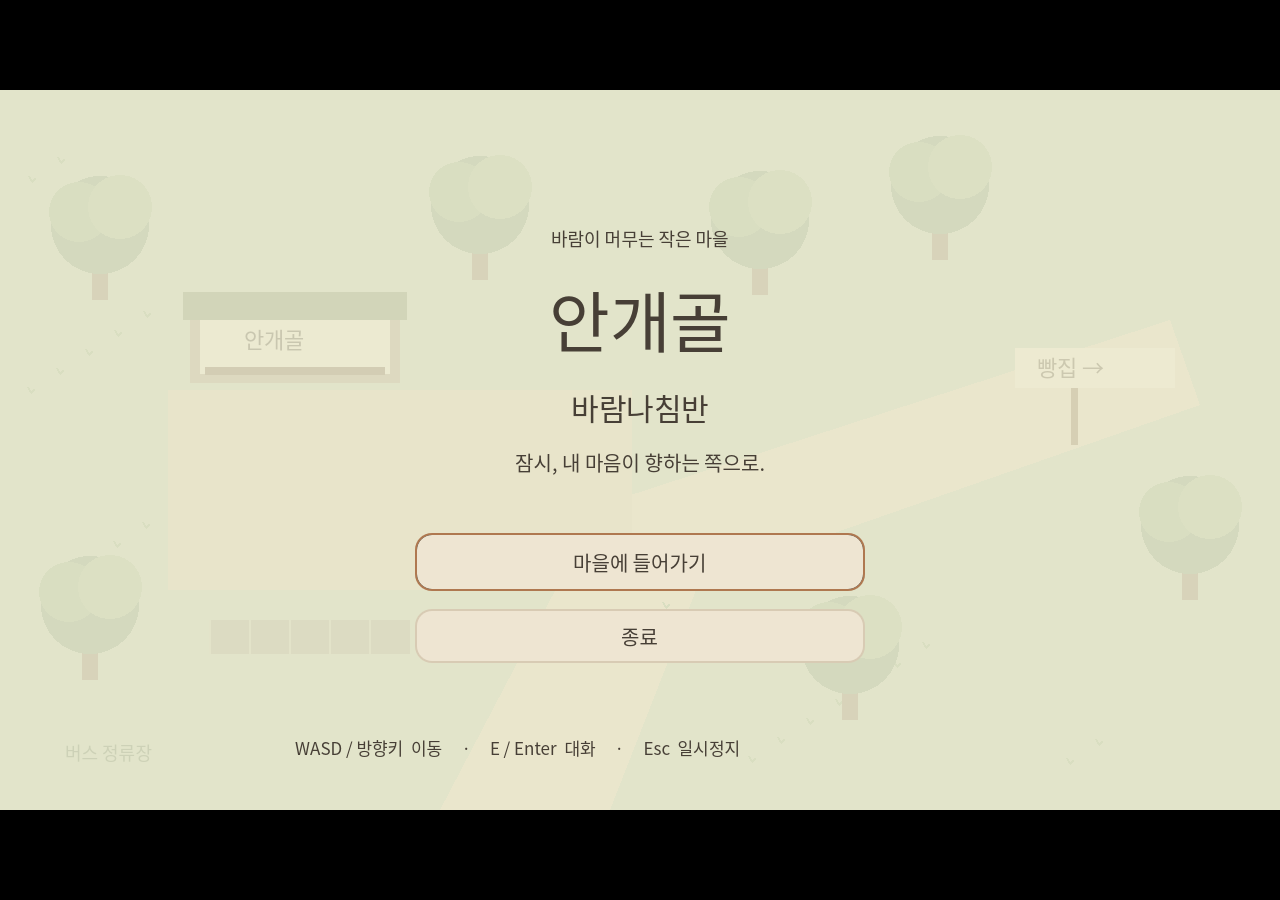
==== index.html @ 308f9a21 "Publish playable Godot P0 demo for GitHub Pages" ====
<!DOCTYPE html>
<html lang="en">
	<head>
		<meta charset="utf-8">
		<meta name="viewport" content="width=device-width, user-scalable=no, initial-scale=1.0">
		<title>안개골: 바람나침반</title>
		<style>
html, body, #canvas {
	margin: 0;
	padding: 0;
	border: 0;
}

body {
	color: white;
	background-color: black;
	overflow: hidden;
	touch-action: none;
}

#canvas {
	display: block;
}

#canvas:focus {
	outline: none;
}

#status, #status-splash, #status-progress {
	position: absolute;
	left: 0;
	right: 0;
}

#status, #status-splash {
	top: 0;
	bottom: 0;
}

#status {
	background-color: #242424;
	display: flex;
	flex-direction: column;
	justify-content: center;
	align-items: center;
	visibility: hidden;
}

#status-splash {
	max-height: 100%;
	max-width: 100%;
	margin: auto;
}

#status-splash.show-image--false {
	display: none;
}

#status-splash.fullsize--true {
	height: 100%;
	width: 100%;
	object-fit: contain;
}

#status-splash.use-filter--false {
	image-rendering: pixelated;
}

#status-progress, #status-notice {
	display: none;
}

#status-progress {
	bottom: 10%;
	width: 50%;
	margin: 0 auto;
}

#status-notice {
	background-color: #5b3943;
	border-radius: 0.5rem;
	border: 1px solid #9b3943;
	color: #e0e0e0;
	font-family: 'Noto Sans', 'Droid Sans', Arial, sans-serif;
	line-height: 1.3;
	margin: 0 2rem;
	overflow: hidden;
	padding: 1rem;
	text-align: center;
	z-index: 1;
}
		</style>
		<link id="-gd-engine-icon" rel="icon" type="image/png" href="index.icon.png" />
<link rel="apple-touch-icon" href="index.apple-touch-icon.png"/>

	</head>
	<body>
		<canvas id="canvas">
			Your browser does not support the canvas tag.
		</canvas>

		<noscript>
			Your browser does not support JavaScript.
		</noscript>

		<div id="status">
			<img id="status-splash" class="show-image--true fullsize--true use-filter--true" src="index.png" alt="">
			<progress id="status-progress"></progress>
			<div id="status-notice"></div>
		</div>

		<script src="index.js"></script>
		<script>
const GODOT_CONFIG = {"args":[],"canvasResizePolicy":2,"emscriptenPoolSize":8,"ensureCrossOriginIsolationHeaders":true,"executable":"index","experimentalVK":false,"fileSizes":{"index.pck":14472532,"index.wasm":37700666},"focusCanvas":true,"gdextensionLibs":[],"godotPoolSize":4};
const GODOT_THREADS_ENABLED = false;
const engine = new Engine(GODOT_CONFIG);

(function () {
	const statusOverlay = document.getElementById('status');
	const statusProgress = document.getElementById('status-progress');
	const statusNotice = document.getElementById('status-notice');

	let initializing = true;
	let statusMode = '';

	function setStatusMode(mode) {
		if (statusMode === mode || !initializing) {
			return;
		}
		if (mode === 'hidden') {
			statusOverlay.remove();
			initializing = false;
			return;
		}
		statusOverlay.style.visibility = 'visible';
		statusProgress.style.display = mode === 'progress' ? 'block' : 'none';
		statusNotice.style.display = mode === 'notice' ? 'block' : 'none';
		statusMode = mode;
	}

	function setStatusNotice(text) {
		while (statusNotice.lastChild) {
			statusNotice.removeChild(statusNotice.lastChild);
		}
		const lines = text.split('\n');
		lines.forEach((line) => {
			statusNotice.appendChild(document.createTextNode(line));
			statusNotice.appendChild(document.createElement('br'));
		});
	}

	function displayFailureNotice(err) {
		console.error(err);
		if (err instanceof Error) {
			setStatusNotice(err.message);
		} else if (typeof err === 'string') {
			setStatusNotice(err);
		} else {
			setStatusNotice('An unknown error occurred.');
		}
		setStatusMode('notice');
		initializing = false;
	}

	const missing = Engine.getMissingFeatures({
		threads: GODOT_THREADS_ENABLED,
	});

	if (missing.length !== 0) {
		if (GODOT_CONFIG['serviceWorker'] && GODOT_CONFIG['ensureCrossOriginIsolationHeaders'] && 'serviceWorker' in navigator) {
			let serviceWorkerRegistrationPromise;
			try {
				serviceWorkerRegistrationPromise = navigator.serviceWorker.getRegistration();
			} catch (err) {
				serviceWorkerRegistrationPromise = Promise.reject(new Error('Service worker registration failed.'));
			}
			// There's a chance that installing the service worker would fix the issue
			Promise.race([
				serviceWorkerRegistrationPromise.then((registration) => {
					if (registration != null) {
						return Promise.reject(new Error('Service worker already exists.'));
					}
					return registration;
				}).then(() => engine.installServiceWorker()),
				// For some reason, `getRegistration()` can stall
				new Promise((resolve) => {
					setTimeout(() => resolve(), 2000);
				}),
			]).then(() => {
				// Reload if there was no error.
				window.location.reload();
			}).catch((err) => {
				console.error('Error while registering service worker:', err);
			});
		} else {
			// Display the message as usual
			const missingMsg = 'Error\nThe following features required to run Godot projects on the Web are missing:\n';
			displayFailureNotice(missingMsg + missing.join('\n'));
		}
	} else {
		setStatusMode('progress');
		engine.startGame({
			'onProgress': function (current, total) {
				if (current > 0 && total > 0) {
					statusProgress.value = current;
					statusProgress.max = total;
				} else {
					statusProgress.removeAttribute('value');
					statusProgress.removeAttribute('max');
				}
			},
		}).then(() => {
			setStatusMode('hidden');
		}, displayFailureNotice);
	}
}());
		</script>
	</body>
</html>
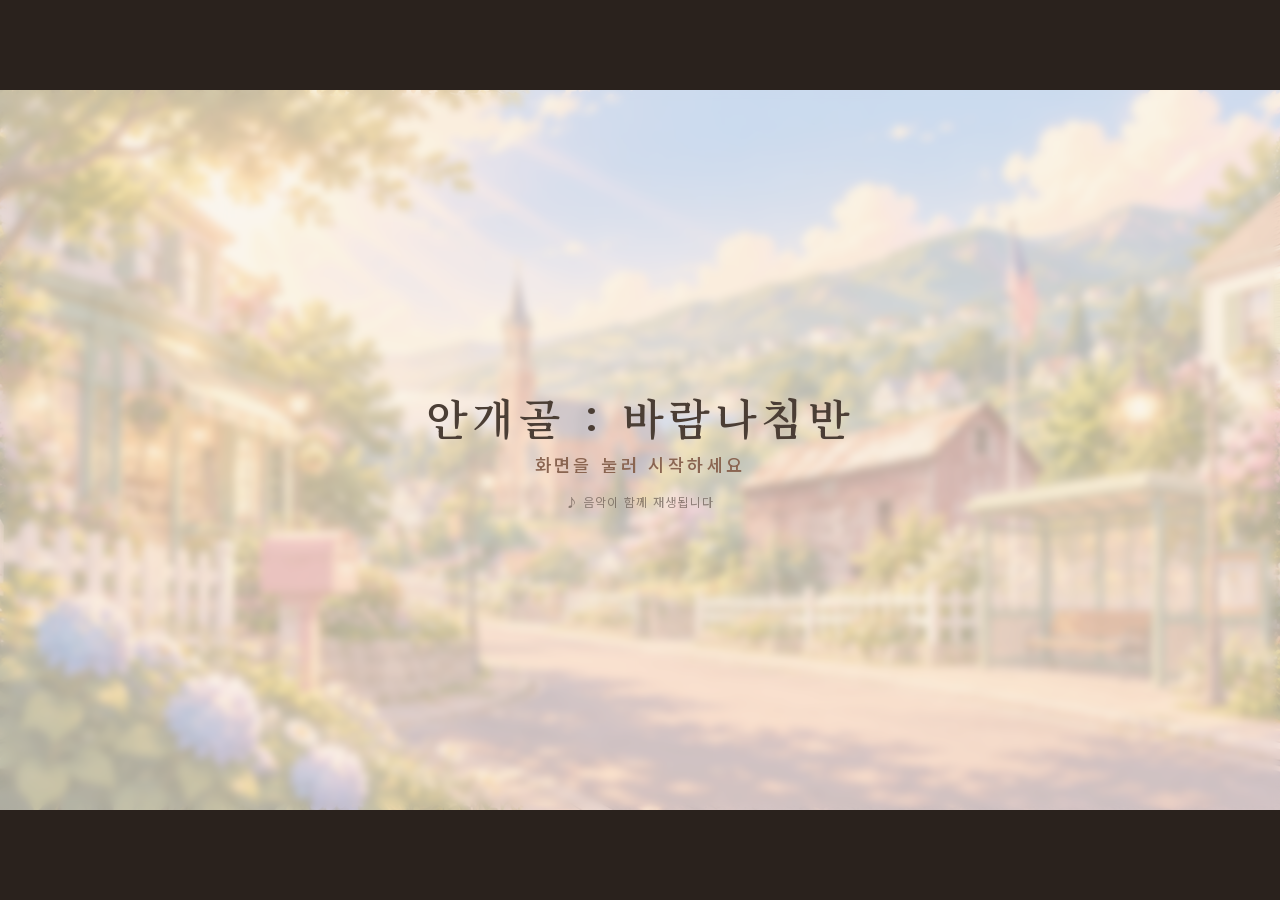
==== commit 1cc9c821: "Replace Godot demo with the concept preview at the site root The site root now serves the story-free" ====
--- a/index.html
+++ b/index.html
@@ -1,220 +1,113 @@
-<!DOCTYPE html>
-<html lang="en">
-	<head>
-		<meta charset="utf-8">
-		<meta name="viewport" content="width=device-width, user-scalable=no, initial-scale=1.0">
-		<title>안개골: 바람나침반</title>
-		<style>
-html, body, #canvas {
-	margin: 0;
-	padding: 0;
-	border: 0;
-}
+<!doctype html>
+<html lang="ko">
+<head>
+<meta charset="utf-8">
+<meta name="viewport" content="width=device-width, initial-scale=1">
+<title>안개골: 바람나침반 · 컨셉 프리뷰</title>
+<link rel="stylesheet" href="src/styles.css">
+<link rel="stylesheet" href="src/concept.css">
+</head>
+<body>
+<div id="frame">
+  <div id="stage" tabindex="-1">
 
-body {
-	color: white;
-	background-color: black;
-	overflow: hidden;
-	touch-action: none;
-}
+    <!-- ===== START GATE (browsers only allow audio after a click) ===== -->
+    <section id="gate" class="screen">
+      <div class="bg" style="background-image:url(assets/backgrounds/bg_village_day.png)"></div>
+      <div class="gate-wash"></div>
+      <button class="gate-btn" id="gateBtn">
+        <span class="gate-title">안개골 : 바람나침반</span>
+        <span class="gate-sub">화면을 눌러 시작하세요</span>
+        <span class="gate-note">♪ 음악이 함께 재생됩니다</span>
+      </button>
+    </section>
 
-#canvas {
-	display: block;
-}
+    <!-- ===== TITLE ===== -->
+    <section id="title" class="screen hidden">
+      <div class="bg kenburns" style="background-image:url(assets/backgrounds/bg_village_day.png)"></div>
+      <div class="title-wash"></div>
+      <svg class="compass-mark" viewBox="0 0 120 120" aria-hidden="true">
+        <circle cx="60" cy="60" r="54" fill="none" stroke="currentColor" stroke-width="1.2" opacity=".55"/>
+        <circle cx="60" cy="60" r="46" fill="none" stroke="currentColor" stroke-width=".8" opacity=".35"/>
+        <g class="needle">
+          <path d="M60 18 L66 60 L60 66 L54 60 Z" fill="currentColor"/>
+          <path d="M60 102 L66 60 L60 54 L54 60 Z" fill="currentColor" opacity=".35"/>
+        </g>
+        <circle cx="60" cy="60" r="3" fill="currentColor"/>
+      </svg>
+      <div class="title-block">
+        <p class="eyebrow">Concept Preview</p>
+        <h1 class="logo">
+          <span class="logo-main">안개골</span>
+          <span class="logo-sub"><i></i>바람나침반<i></i></span>
+        </h1>
+        <nav class="title-menu" aria-label="타이틀 메뉴">
+          <button data-act="places">장소 둘러보기</button>
+          <button data-act="cast">인물 소개</button>
+          <button data-act="settings">설정</button>
+        </nav>
+      </div>
+      <footer class="title-foot">
+        <span>배경 9 · 인물 5 · 스토리 미포함 프리뷰</span>
+        <span class="keys"><kbd>↑</kbd><kbd>↓</kbd> 이동 &nbsp; <kbd>Enter</kbd> 선택</span>
+      </footer>
+    </section>
 
-#canvas:focus {
-	outline: none;
-}
+    <!-- ===== PLACES ===== -->
+    <section id="places" class="screen hidden">
+      <div class="bg-layer"><div class="bg" id="bgA"></div><div class="bg" id="bgB"></div></div>
+      <div class="chars" id="chars"></div>
+      <div class="ui" id="placeUi">
+        <nav class="chrome" aria-label="메뉴">
+          <button data-act="hide" title="UI 숨기기 (H)">숨기기</button>
+          <button data-act="home" title="타이틀 (Esc)">타이틀</button>
+        </nav>
+        <button class="arrow arrow-l" data-act="prev" aria-label="이전 장소">‹</button>
+        <button class="arrow arrow-r" data-act="next" aria-label="다음 장소">›</button>
+        <div class="plate" id="plate">
+          <span class="plate-no" id="plateNo"></span>
+          <div class="plate-main">
+            <span class="plate-time" id="plateTime"></span>
+            <span class="plate-name" id="plateName"></span>
+          </div>
+          <div class="plate-cast" id="plateCast"></div>
+        </div>
+        <div class="dots" id="dots"></div>
+      </div>
+      <div class="hint hidden" id="hideHint">H 또는 클릭으로 UI 다시 보기</div>
+    </section>
 
-#status, #status-splash, #status-progress {
-	position: absolute;
-	left: 0;
-	right: 0;
-}
+    <!-- ===== CAST ===== -->
+    <section id="cast" class="screen hidden">
+      <div class="bg cast-bg" id="castBg"></div>
+      <div class="cast-veil"></div>
+      <div class="cast-figure" id="castFigure"></div>
+      <div class="cast-card">
+        <span class="cast-en" id="castEn"></span>
+        <h2 class="cast-name" id="castName"></h2>
+        <span class="cast-role" id="castRole"></span>
+        <div class="cast-poses" id="castPoses"></div>
+      </div>
+      <nav class="cast-tabs" id="castTabs"></nav>
+      <nav class="chrome" aria-label="메뉴"><button data-act="home" title="타이틀 (Esc)">타이틀</button></nav>
+    </section>
 
-#status, #status-splash {
-	top: 0;
-	bottom: 0;
-}
+    <!-- ===== SETTINGS ===== -->
+    <section class="overlay hidden" id="setOverlay" aria-label="설정">
+      <div class="sheet narrow">
+        <header><h2>설정</h2><button class="x" data-close>닫기</button></header>
+        <div class="rows">
+          <label class="row"><span>배경음</span><input type="range" id="optBgm" min="0" max="100" step="5"><output id="optBgmOut"></output></label>
+          <div class="row"><span>화면</span><button class="pill" id="optFull">전체 화면 전환</button></div>
+        </div>
+      </div>
+    </section>
 
-#status {
-	background-color: #242424;
-	display: flex;
-	flex-direction: column;
-	justify-content: center;
-	align-items: center;
-	visibility: hidden;
-}
-
-#status-splash {
-	max-height: 100%;
-	max-width: 100%;
-	margin: auto;
-}
-
-#status-splash.show-image--false {
-	display: none;
-}
-
-#status-splash.fullsize--true {
-	height: 100%;
-	width: 100%;
-	object-fit: contain;
-}
-
-#status-splash.use-filter--false {
-	image-rendering: pixelated;
-}
-
-#status-progress, #status-notice {
-	display: none;
-}
-
-#status-progress {
-	bottom: 10%;
-	width: 50%;
-	margin: 0 auto;
-}
-
-#status-notice {
-	background-color: #5b3943;
-	border-radius: 0.5rem;
-	border: 1px solid #9b3943;
-	color: #e0e0e0;
-	font-family: 'Noto Sans', 'Droid Sans', Arial, sans-serif;
-	line-height: 1.3;
-	margin: 0 2rem;
-	overflow: hidden;
-	padding: 1rem;
-	text-align: center;
-	z-index: 1;
-}
-		</style>
-		<link id="-gd-engine-icon" rel="icon" type="image/png" href="index.icon.png" />
-<link rel="apple-touch-icon" href="index.apple-touch-icon.png"/>
-
-	</head>
-	<body>
-		<canvas id="canvas">
-			Your browser does not support the canvas tag.
-		</canvas>
-
-		<noscript>
-			Your browser does not support JavaScript.
-		</noscript>
-
-		<div id="status">
-			<img id="status-splash" class="show-image--true fullsize--true use-filter--true" src="index.png" alt="">
-			<progress id="status-progress"></progress>
-			<div id="status-notice"></div>
-		</div>
-
-		<script src="index.js"></script>
-		<script>
-const GODOT_CONFIG = {"args":[],"canvasResizePolicy":2,"emscriptenPoolSize":8,"ensureCrossOriginIsolationHeaders":true,"executable":"index","experimentalVK":false,"fileSizes":{"index.pck":14472532,"index.wasm":37700666},"focusCanvas":true,"gdextensionLibs":[],"godotPoolSize":4};
-const GODOT_THREADS_ENABLED = false;
-const engine = new Engine(GODOT_CONFIG);
-
-(function () {
-	const statusOverlay = document.getElementById('status');
-	const statusProgress = document.getElementById('status-progress');
-	const statusNotice = document.getElementById('status-notice');
-
-	let initializing = true;
-	let statusMode = '';
-
-	function setStatusMode(mode) {
-		if (statusMode === mode || !initializing) {
-			return;
-		}
-		if (mode === 'hidden') {
-			statusOverlay.remove();
-			initializing = false;
-			return;
-		}
-		statusOverlay.style.visibility = 'visible';
-		statusProgress.style.display = mode === 'progress' ? 'block' : 'none';
-		statusNotice.style.display = mode === 'notice' ? 'block' : 'none';
-		statusMode = mode;
-	}
-
-	function setStatusNotice(text) {
-		while (statusNotice.lastChild) {
-			statusNotice.removeChild(statusNotice.lastChild);
-		}
-		const lines = text.split('\n');
-		lines.forEach((line) => {
-			statusNotice.appendChild(document.createTextNode(line));
-			statusNotice.appendChild(document.createElement('br'));
-		});
-	}
-
-	function displayFailureNotice(err) {
-		console.error(err);
-		if (err instanceof Error) {
-			setStatusNotice(err.message);
-		} else if (typeof err === 'string') {
-			setStatusNotice(err);
-		} else {
-			setStatusNotice('An unknown error occurred.');
-		}
-		setStatusMode('notice');
-		initializing = false;
-	}
-
-	const missing = Engine.getMissingFeatures({
-		threads: GODOT_THREADS_ENABLED,
-	});
-
-	if (missing.length !== 0) {
-		if (GODOT_CONFIG['serviceWorker'] && GODOT_CONFIG['ensureCrossOriginIsolationHeaders'] && 'serviceWorker' in navigator) {
-			let serviceWorkerRegistrationPromise;
-			try {
-				serviceWorkerRegistrationPromise = navigator.serviceWorker.getRegistration();
-			} catch (err) {
-				serviceWorkerRegistrationPromise = Promise.reject(new Error('Service worker registration failed.'));
-			}
-			// There's a chance that installing the service worker would fix the issue
-			Promise.race([
-				serviceWorkerRegistrationPromise.then((registration) => {
-					if (registration != null) {
-						return Promise.reject(new Error('Service worker already exists.'));
-					}
-					return registration;
-				}).then(() => engine.installServiceWorker()),
-				// For some reason, `getRegistration()` can stall
-				new Promise((resolve) => {
-					setTimeout(() => resolve(), 2000);
-				}),
-			]).then(() => {
-				// Reload if there was no error.
-				window.location.reload();
-			}).catch((err) => {
-				console.error('Error while registering service worker:', err);
-			});
-		} else {
-			// Display the message as usual
-			const missingMsg = 'Error\nThe following features required to run Godot projects on the Web are missing:\n';
-			displayFailureNotice(missingMsg + missing.join('\n'));
-		}
-	} else {
-		setStatusMode('progress');
-		engine.startGame({
-			'onProgress': function (current, total) {
-				if (current > 0 && total > 0) {
-					statusProgress.value = current;
-					statusProgress.max = total;
-				} else {
-					statusProgress.removeAttribute('value');
-					statusProgress.removeAttribute('max');
-				}
-			},
-		}).then(() => {
-			setStatusMode('hidden');
-		}, displayFailureNotice);
-	}
-}());
-		</script>
-	</body>
+    <button class="sound" id="soundBtn" aria-label="음악 켜기/끄기" title="음악 (M)"></button>
+    <div class="fader" id="fader"></div>
+  </div>
+</div>
+<audio id="bgm" src="assets/audio/bgm_title.mp3" loop preload="auto"></audio>
+<script type="module" src="src/concept.js"></script>
+</body>
 </html>
-
--- a/src/styles.css
+++ b/src/styles.css
@@ -0,0 +1,347 @@
+/* 안개골: 바람나침반 — visual layer. Reference canvas 1920×1080, scaled to fit. */
+@font-face { font-family: "Noto Sans KR"; src: url(../assets/fonts/NotoSansKR-VF.ttf) format("truetype"); font-weight: 100 900; font-display: block; }
+@font-face { font-family: "Noto Serif KR"; src: url(../assets/fonts/NotoSerifKR-VF.ttf) format("truetype"); font-weight: 200 900; font-display: block; }
+
+:root {
+  --cream: #F8F0E4;
+  --paper: #EEE1D0;
+  --caramel: #A27C65;
+  --caramel-deep: #8A6551;
+  --olive: #929C77;
+  --sky: #91BCEB;
+  --peach: #F1C6AE;
+  --ink: #55483F;
+  --ink-soft: #6E5D51;
+  --line: rgba(162, 124, 101, .26);
+  --shadow: 0 14px 40px rgba(85, 72, 63, .16), 0 2px 6px rgba(85, 72, 63, .08);
+  --sans: "Noto Sans KR", "Malgun Gothic", sans-serif;
+  --serif: "Noto Serif KR", "Batang", serif;
+  --ease: cubic-bezier(.22, .61, .36, 1);
+}
+
+* { box-sizing: border-box; }
+html, body { margin: 0; height: 100%; background: #2a221d; overflow: hidden; }
+body { font-family: var(--sans); color: var(--ink); -webkit-font-smoothing: antialiased; }
+button { font: inherit; color: inherit; background: none; border: 0; cursor: pointer; }
+.hidden { display: none !important; }
+
+/* the stage keeps its 1920×1080 layout box even when scaled, so centre it explicitly
+   (grid centring pushed the oversized box right/down and clipped it on smaller windows) */
+#frame { position: fixed; inset: 0; overflow: hidden; }
+#stage { position: absolute; left: 50%; top: 50%; width: 1920px; height: 1080px; overflow: hidden; transform-origin: center; transform: translate(-50%, -50%); outline: none; background: var(--paper); }
+.screen { position: absolute; inset: 0; }
+.bg { position: absolute; inset: 0; background: center / cover no-repeat; }
+
+/* ---------- TITLE ---------- */
+#title .kenburns { animation: drift 38s ease-in-out infinite alternate; transform-origin: 62% 40%; }
+@keyframes drift { from { transform: scale(1.02); } to { transform: scale(1.075) translateX(-14px); } }
+.title-wash {
+  position: absolute; inset: 0;
+  background:
+    linear-gradient(90deg, rgba(248,240,228,.90) 0%, rgba(248,240,228,.74) 24%, rgba(248,240,228,.30) 42%, rgba(248,240,228,0) 58%),
+    linear-gradient(0deg, rgba(85,72,63,.16) 0%, rgba(85,72,63,0) 22%);
+}
+.title-block { position: absolute; left: 168px; top: 236px; width: 620px; }
+.eyebrow { margin: 0 0 22px 4px; font: 500 17px/1 var(--sans); letter-spacing: .42em; text-transform: uppercase; color: var(--caramel); }
+.logo { margin: 0; display: flex; flex-direction: column; }
+.logo-main {
+  font: 600 136px/1.02 var(--serif); letter-spacing: .06em; color: #4B3E35;
+  text-shadow: 0 2px 0 rgba(248,240,228,.6), 0 10px 30px rgba(248,240,228,.8);
+}
+.logo-sub {
+  display: flex; align-items: center; gap: 22px; margin-top: 18px;
+  font: 500 38px/1 var(--serif); letter-spacing: .32em; color: var(--caramel-deep); padding-left: 6px;
+}
+.logo-sub i { display: block; height: 1px; width: 56px; background: linear-gradient(90deg, transparent, var(--caramel)); }
+.logo-sub i:last-child { background: linear-gradient(90deg, var(--caramel), transparent); margin-left: -12px; }
+
+.title-menu { margin-top: 92px; display: flex; flex-direction: column; gap: 6px; width: 340px; }
+.title-menu button {
+  position: relative; text-align: left; padding: 14px 0 14px 34px;
+  font: 500 31px/1.2 var(--sans); letter-spacing: .08em; color: var(--ink);
+  transition: color .25s var(--ease), padding .3s var(--ease);
+}
+.title-menu button::before {
+  content: ""; position: absolute; left: 6px; top: 50%; width: 9px; height: 9px; margin-top: -5px;
+  border: 1.5px solid var(--caramel); transform: rotate(45deg) scale(.6); opacity: 0;
+  transition: opacity .25s, transform .3s var(--ease), background .25s;
+}
+.title-menu button::after {
+  content: ""; position: absolute; left: 34px; bottom: 8px; height: 1px; width: 0;
+  background: var(--caramel); transition: width .35s var(--ease);
+}
+.title-menu button:hover, .title-menu button:focus-visible, .title-menu button.focus { color: #3F332B; padding-left: 40px; outline: none; }
+.title-menu button:hover::before, .title-menu button:focus-visible::before, .title-menu button.focus::before { opacity: 1; transform: rotate(45deg) scale(1); background: var(--caramel); }
+.title-menu button:hover::after, .title-menu button:focus-visible::after, .title-menu button.focus::after { width: 120px; left: 40px; }
+.title-menu button[disabled] { color: rgba(85,72,63,.38); cursor: default; }
+.title-menu button[disabled]::after { display: none; }
+
+.compass-mark { position: absolute; left: 172px; top: 140px; width: 64px; height: 64px; color: var(--caramel); }
+.compass-mark .needle { transform-origin: 60px 60px; animation: sway 7s ease-in-out infinite; }
+@keyframes sway { 0%,100% { transform: rotate(-9deg); } 50% { transform: rotate(14deg); } }
+
+.title-foot {
+  position: absolute; left: 172px; right: 72px; bottom: 50px; display: flex; justify-content: space-between;
+  font: 400 17px/1 var(--sans); letter-spacing: .06em; color: rgba(85,72,63,.68);
+}
+.title-foot .keys { color: rgba(248,240,228,.92); text-shadow: 0 1px 4px rgba(60,45,35,.45); }
+kbd {
+  font: 500 14px/1 var(--sans); padding: 4px 8px; border-radius: 6px; margin: 0 2px;
+  border: 1px solid rgba(248,240,228,.6); background: rgba(85,72,63,.22);
+}
+
+/* ---------- VN ---------- */
+.bg-layer .bg { opacity: 0; transition: opacity .6s var(--ease); }
+.bg-layer .bg.on { opacity: 1; }
+.bg.missing {
+  background: linear-gradient(160deg, #E9DCCB, #D9C8B3) !important; display: grid; place-items: center;
+}
+.bg.missing::after {
+  content: attr(data-label); font: 500 30px/1.5 var(--serif); color: rgba(85,72,63,.55);
+  border: 1px dashed rgba(85,72,63,.35); padding: 28px 48px; border-radius: 14px; white-space: pre;
+}
+
+.chars { position: absolute; inset: 0; pointer-events: none; }
+/* left/top/width/height are set from each sprite's alpha bounding box so every
+   character shares one foot baseline and real-height proportions */
+.char {
+  position: absolute;
+  transition: left .45s var(--ease), top .2s var(--ease), opacity .3s var(--ease), filter .25s var(--ease);
+  filter: drop-shadow(0 16px 24px rgba(70,50,35,.14));
+}
+.char img { position: absolute; inset: 0; display: block; width: 100%; height: 100%; }
+.char img.swap { animation: swapin .16s linear both; }
+@keyframes swapin { from { opacity: 0; } to { opacity: 1; } }
+/* listener: darkened, never see-through (opacity let the background show through the figure) */
+.char.dim { filter: brightness(.8) saturate(.82) drop-shadow(0 16px 24px rgba(70,50,35,.1)); }
+.char.enter { animation: enter .38s var(--ease) both; }
+.char.leave { opacity: 0; transform: translateY(10px); transition: opacity .3s, transform .3s; }
+@keyframes enter { from { opacity: 0; transform: translateY(16px); } to { opacity: 1; transform: none; } }
+
+/* match figures to scene light */
+.chars { transition: filter .6s var(--ease), opacity .35s var(--ease); }
+#vn[data-tod="late_afternoon"] .chars { filter: sepia(.08) saturate(1.04); }
+#vn[data-tod="evening"] .chars { filter: sepia(.12) brightness(.95) saturate(.95); }
+/* festival night is lantern-lit: warm and slightly dim rather than blue */
+#vn[data-tod="night"] .chars { filter: brightness(.86) saturate(.92) sepia(.22); }
+#vn.closeup .chars { opacity: .25; }
+
+/* time-of-day grading over photographic backgrounds */
+.tint { position: absolute; inset: 0; pointer-events: none; transition: background .8s var(--ease); }
+.tint.tod-late_afternoon { background: linear-gradient(180deg, rgba(255,170,110,.20), rgba(230,120,90,.16)); mix-blend-mode: soft-light; }
+.tint.tod-evening { background: rgba(160,110,150,.22); mix-blend-mode: multiply; }
+.tint.tod-night { background: rgba(40,40,90,.45); mix-blend-mode: multiply; }
+
+/* themed placeholder backgrounds (no image supplied yet) */
+.bg.ph { background-size: cover; }
+.bg.ph::after { content: ""; position: absolute; inset: 0; background: radial-gradient(120% 90% at 50% 40%, transparent 55%, rgba(60,40,30,.22)); }
+.ph-dusk { background: radial-gradient(60% 40% at 72% 30%, rgba(255,226,170,.85), transparent 70%), linear-gradient(180deg, #F2BE95 0%, #E7A17F 38%, #B9807A 68%, #6F5763 100%); }
+.ph-home { background: radial-gradient(55% 45% at 30% 28%, rgba(255,240,214,.9), transparent 70%), linear-gradient(170deg, #F4DFC2 0%, #DDB991 55%, #9B7556 100%); }
+.ph-bakery { background: radial-gradient(50% 40% at 70% 25%, rgba(255,247,232,.95), transparent 70%), linear-gradient(170deg, #FBE7D2 0%, #F0CBAA 50%, #C99C78 100%); }
+.ph-bridge { background: radial-gradient(60% 35% at 50% 18%, rgba(255,255,240,.7), transparent 70%), linear-gradient(180deg, #BFD9F2 0%, #DCE9D2 52%, #A9BB8E 78%, #8C9C74 100%); }
+.ph-prep { background: radial-gradient(55% 40% at 30% 30%, rgba(255,214,170,.8), transparent 70%), linear-gradient(180deg, #F5C9A2 0%, #D9A9A6 50%, #8F7B9C 100%); }
+.ph-workshop { background: radial-gradient(45% 40% at 25% 25%, rgba(255,232,190,.8), transparent 70%), linear-gradient(170deg, #EBD3AE 0%, #BE9468 55%, #725442 100%); }
+.ph-night {
+  background:
+    radial-gradient(6px 6px at 18% 22%, #FFD9A0, transparent), radial-gradient(5px 5px at 32% 16%, #FFE3B5, transparent),
+    radial-gradient(7px 7px at 51% 20%, #FFD39A, transparent), radial-gradient(5px 5px at 67% 14%, #FFE3B5, transparent),
+    radial-gradient(6px 6px at 83% 24%, #FFD9A0, transparent),
+    radial-gradient(40% 30% at 50% 78%, rgba(255,180,110,.35), transparent 70%),
+    linear-gradient(180deg, #2D2C4B 0%, #47395A 55%, #6E4C46 100%);
+}
+
+/* stage props */
+.phone {
+  /* sits to the right of a centred Pomi so her face stays visible */
+  position: absolute; left: 1210px; top: 150px; width: 560px; padding: 18px 22px 26px;
+  border-radius: 36px; background: rgba(40,34,30,.92); box-shadow: 0 30px 60px rgba(30,20,15,.35), inset 0 0 0 2px rgba(255,255,255,.06);
+  animation: rise .35s var(--ease) both;
+}
+.phone-top { display: flex; justify-content: space-between; align-items: center; color: rgba(248,240,228,.6); font: 500 15px/1 var(--sans); padding: 2px 10px 16px; }
+.phone-top .notch { width: 90px; height: 8px; border-radius: 4px; background: rgba(255,255,255,.12); }
+.phone-body { display: flex; flex-direction: column; gap: 12px; }
+.msg { max-width: 88%; padding: 14px 18px; border-radius: 18px; font: 450 22px/1.5 var(--sans); word-break: keep-all; }
+.msg.in { align-self: flex-start; background: var(--cream); color: var(--ink); border-bottom-left-radius: 6px; }
+.msg.in b { display: block; font-size: 15px; font-weight: 700; color: var(--caramel-deep); letter-spacing: .06em; margin-bottom: 4px; }
+.msg.out { align-self: flex-end; background: #E7C9A0; color: #4A3C33; border-bottom-right-radius: 6px; position: relative; }
+.msg.out i { display: block; font: 500 13px/1 var(--sans); font-style: normal; opacity: .6; text-align: right; margin-top: 6px; }
+.msg.out.draft { background: rgba(231,201,160,.35); color: rgba(248,240,228,.75); }
+.msg.out.draft span { text-decoration: line-through; text-decoration-color: rgba(248,240,228,.6); }
+@keyframes rise { from { opacity: 0; transform: translateY(18px); } to { opacity: 1; transform: none; } }
+
+.compass-view { position: absolute; inset: 0 0 300px; display: grid; place-items: center; background: radial-gradient(closest-side, rgba(40,30,24,.35), transparent); animation: fadein .4s var(--ease) both; }
+.compass-view svg { width: 400px; height: 400px; filter: drop-shadow(0 24px 40px rgba(40,25,15,.35)); }
+.compass-view .needle { transform-origin: 100px 100px; }
+.compass-view[data-mode="sway"] .needle { animation: csway 2.6s ease-in-out infinite; }
+.compass-view[data-mode="settle"] .needle { animation: csettle 3.2s var(--ease) both; }
+@keyframes csway { 0%,100% { transform: rotate(-28deg); } 50% { transform: rotate(22deg); } }
+@keyframes csettle { 0% { transform: rotate(-60deg); } 40% { transform: rotate(30deg); } 70% { transform: rotate(8deg); } 100% { transform: rotate(14deg); } }
+.still .compass-view[data-mode="settle"] .needle { transform: rotate(14deg); }
+
+.chapter {
+  position: absolute; inset: 0; display: flex; flex-direction: column; align-items: center; justify-content: center; gap: 14px;
+  background: radial-gradient(60% 40% at 50% 50%, rgba(248,240,228,.88), rgba(248,240,228,.55) 70%, rgba(248,240,228,.25));
+  animation: chapter 2s var(--ease) both; pointer-events: none;
+}
+.ch-time { font: 500 18px/1 var(--sans); letter-spacing: .3em; color: var(--olive); }
+.ch-time:empty { display: none; }
+.ch-name { font: 500 22px/1 var(--serif); letter-spacing: .24em; color: var(--caramel-deep); }
+.ch-name:empty { display: none; }
+.ch-title { font: 600 54px/1.2 var(--serif); letter-spacing: .08em; color: #4B3E35; }
+@keyframes chapter { 0% { opacity: 0; } 18%, 78% { opacity: 1; } 100% { opacity: 0; } }
+
+.end-card {
+  position: absolute; inset: 0; display: flex; flex-direction: column; align-items: center; justify-content: center; gap: 22px;
+  background: #221B17; color: var(--cream); animation: fadein 1.2s var(--ease) both; cursor: pointer;
+}
+.end-title { font: 600 64px/1.2 var(--serif); letter-spacing: .1em; }
+.end-line { font: 400 30px/1.4 var(--serif); letter-spacing: .12em; color: rgba(248,240,228,.8); }
+.end-mark { margin-top: 30px; font: 500 18px/1 var(--sans); letter-spacing: .5em; color: var(--peach); }
+.end-hint { position: absolute; bottom: 60px; font: 400 16px/1 var(--sans); letter-spacing: .1em; color: rgba(248,240,228,.45); }
+
+.hush .bg-layer, .hush .chars { filter: saturate(.6) brightness(.92); transition: filter .4s; }
+.hush .panel { opacity: .0; transition: opacity .3s; }
+.char.placeholder {
+  width: 420px; border-radius: 210px 210px 24px 24px; background: rgba(238,225,208,.55);
+  border: 1.5px dashed rgba(85,72,63,.4); display: grid; place-items: start center; padding-top: 140px;
+  font: 500 26px/1.5 var(--serif); color: rgba(85,72,63,.7); text-align: center;
+}
+
+.ui { position: absolute; inset: 0; transition: opacity .3s var(--ease); }
+.ui.off { opacity: 0; pointer-events: none; }
+.ui > * { pointer-events: auto; }
+
+.loc {
+  position: absolute; left: 72px; top: 52px; display: flex; align-items: center; gap: 14px;
+  padding: 12px 24px 12px 20px; border-radius: 999px;
+  background: rgba(248,240,228,.84); box-shadow: 0 6px 18px rgba(85,72,63,.10); border: 1px solid var(--line);
+  font: 500 20px/1 var(--serif); letter-spacing: .1em; color: var(--ink);
+  animation: fadein .8s .2s var(--ease) both;
+}
+.loc-dot { width: 8px; height: 8px; transform: rotate(45deg); background: var(--olive); }
+@keyframes fadein { from { opacity: 0; transform: translateY(-6px); } to { opacity: 1; transform: none; } }
+.temp-note {
+  position: absolute; left: 76px; top: 112px; padding: 6px 12px; border-radius: 6px;
+  font: 500 14px/1 var(--sans); letter-spacing: .04em; color: rgba(85,72,63,.78);
+  background: rgba(248,240,228,.62); border: 1px dashed rgba(162,124,101,.5);
+}
+
+.chrome {
+  position: absolute; right: 64px; top: 48px; display: flex; align-items: center; gap: 2px;
+  padding: 6px; border-radius: 14px; background: rgba(248,240,228,.78);
+  border: 1px solid var(--line); box-shadow: 0 6px 18px rgba(85,72,63,.10);
+}
+.chrome button {
+  padding: 10px 18px; border-radius: 9px; font: 500 19px/1 var(--sans); letter-spacing: .06em; color: var(--ink-soft);
+  transition: background .2s, color .2s;
+}
+.chrome button:hover, .chrome button:focus-visible { background: rgba(162,124,101,.14); color: var(--ink); outline: none; }
+.chrome button.on { background: var(--caramel); color: var(--cream); }
+.chrome .sep { width: 1px; height: 22px; background: var(--line); margin: 0 6px; }
+
+/* dialogue panel: 91% width, ~23% height */
+.panel {
+  position: absolute; left: 86px; right: 86px; bottom: 40px; height: 252px;
+  background: rgba(248,240,228,.92); border-radius: 16px;
+  border: 1px solid rgba(162,124,101,.30); box-shadow: var(--shadow);
+  backdrop-filter: blur(3px);
+  cursor: pointer;
+}
+.panel::before { /* inner hairline */
+  content: ""; position: absolute; inset: 9px; border-radius: 10px; border: 1px solid rgba(162,124,101,.16); pointer-events: none;
+}
+.tag {
+  position: absolute; left: 56px; top: -25px; min-width: 132px; padding: 12px 30px 13px;
+  border-radius: 10px; background: var(--caramel); color: var(--cream);
+  font: 700 26px/1 var(--sans); letter-spacing: .14em; text-align: center;
+  box-shadow: 0 6px 14px rgba(110,80,60,.22);
+}
+.tag:empty { display: none; }
+.text {
+  margin: 0; position: absolute; left: 76px; right: 120px; top: 54px;
+  font: 450 31px/1.66 var(--sans); letter-spacing: -.005em; color: var(--ink); word-break: keep-all;
+}
+.text .rest { color: transparent; }
+/* monologue: outlined tag + quiet rule + softer ink (not colour alone) */
+.panel.thought .tag { background: rgba(248,240,228,.96); color: var(--caramel-deep); border: 1.5px solid var(--caramel); box-shadow: none; font-weight: 600; letter-spacing: .1em; }
+.panel.thought .text { color: var(--ink-soft); padding-left: 26px; }
+.panel.thought .text::before { content: ""; position: absolute; left: 0; top: 10px; bottom: 10px; width: 3px; border-radius: 2px; background: rgba(162,124,101,.45); }
+/* 지문 (stage caption): no tag, quieter serif, centred — reads as direction, not speech */
+.panel.caption .text { left: 120px; right: 120px; text-align: center; font: 400 28px/1.7 var(--serif); color: var(--ink-soft); letter-spacing: .01em; }
+.panel.caption.prompt .text { font: 500 30px/1.6 var(--sans); color: var(--ink); }
+
+.next {
+  position: absolute; right: 64px; bottom: 44px; width: 14px; height: 14px; opacity: 0;
+  border-right: 2.5px solid var(--caramel); border-bottom: 2.5px solid var(--caramel); transform: rotate(45deg);
+}
+.next.on { opacity: 1; animation: bob 1.3s ease-in-out infinite; }
+@keyframes bob { 0%,100% { transform: translateY(-3px) rotate(45deg); } 50% { transform: translateY(3px) rotate(45deg); } }
+
+/* choices */
+.choices {
+  /* sits between the characters' faces (~y 220–400) and the dialogue panel (y 788) */
+  position: absolute; left: 0; right: 0; bottom: 318px; display: flex; flex-direction: column; align-items: center; gap: 16px;
+}
+.choice {
+  position: relative; width: 780px; padding: 20px 40px; border-radius: 14px;
+  background: rgba(248,240,228,.93); border: 1px solid rgba(162,124,101,.30); box-shadow: var(--shadow);
+  font: 500 29px/1.3 var(--sans); letter-spacing: .02em; color: var(--ink); text-align: center;
+  transition: transform .22s var(--ease), border-color .22s, background .22s, box-shadow .22s;
+  animation: fadein .35s var(--ease) both;
+}
+.choice::before {
+  content: ""; position: absolute; left: 30px; top: 50%; width: 10px; height: 10px; margin-top: -5px;
+  background: var(--caramel); transform: rotate(45deg) scale(0); transition: transform .25s var(--ease);
+}
+.choice.focus, .choice:hover {
+  background: rgba(252,247,239,.98); border-color: var(--caramel); transform: translateY(-2px);
+  box-shadow: 0 16px 36px rgba(85,72,63,.2), 0 0 0 3px rgba(162,124,101,.18); outline: none;
+}
+.choice.focus::before, .choice:hover::before { transform: rotate(45deg) scale(1); }
+.choice:nth-child(2) { animation-delay: .06s; } .choice:nth-child(3) { animation-delay: .12s; }
+
+.hint, .toast {
+  position: absolute; left: 50%; transform: translateX(-50%); padding: 12px 24px; border-radius: 999px;
+  background: rgba(60,48,40,.55); color: var(--cream); font: 500 18px/1 var(--sans); letter-spacing: .06em;
+}
+.hint { bottom: 40px; animation: hint 3.2s var(--ease) both; }
+@keyframes hint { 0% { opacity: 0; } 12%, 70% { opacity: 1; } 100% { opacity: 0; } }
+.toast { top: 128px; background: rgba(248,240,228,.94); color: var(--ink); border: 1px solid var(--line); box-shadow: var(--shadow); }
+
+/* overlays */
+.overlay { position: absolute; inset: 0; background: rgba(70,56,46,.38); display: grid; place-items: center; animation: fadein .25s var(--ease); }
+.sheet {
+  width: 1240px; max-height: 860px; display: flex; flex-direction: column;
+  background: var(--cream); border-radius: 18px; border: 1px solid var(--line); box-shadow: 0 30px 80px rgba(50,38,30,.3);
+}
+.sheet.narrow { width: 860px; }
+.sheet header { display: flex; justify-content: space-between; align-items: center; padding: 34px 48px 22px; border-bottom: 1px solid var(--line); }
+.sheet h2 { margin: 0; font: 600 34px/1 var(--serif); letter-spacing: .12em; }
+.sheet .x { font: 500 19px/1 var(--sans); padding: 10px 18px; border-radius: 9px; color: var(--ink-soft); }
+.sheet .x:hover, .sheet .x:focus-visible { background: rgba(162,124,101,.14); outline: none; }
+.log-list { overflow-y: auto; padding: 12px 48px 36px; }
+.log-item { display: grid; grid-template-columns: 170px 1fr; gap: 24px; padding: 18px 0; border-bottom: 1px dashed rgba(162,124,101,.22); font: 400 26px/1.6 var(--sans); }
+.log-item b { font-weight: 700; color: var(--caramel-deep); letter-spacing: .08em; font-size: 22px; padding-top: 3px; }
+.log-item.thought span { color: var(--ink-soft); }
+.log-item.choice-log span { color: var(--olive); }
+.rows { padding: 24px 48px; display: flex; flex-direction: column; gap: 10px; }
+.row { display: grid; grid-template-columns: 220px 1fr 80px; align-items: center; gap: 24px; padding: 14px 0; font: 500 24px/1 var(--sans); }
+.row output { text-align: right; color: var(--ink-soft); font-size: 20px; }
+input[type=range] { -webkit-appearance: none; appearance: none; height: 4px; border-radius: 2px; background: var(--paper); outline: none; }
+input[type=range]::-webkit-slider-thumb { -webkit-appearance: none; width: 22px; height: 22px; border-radius: 50%; background: var(--caramel); border: 3px solid var(--cream); box-shadow: 0 0 0 1px var(--caramel); }
+input[type=range]:focus-visible::-webkit-slider-thumb { box-shadow: 0 0 0 4px rgba(162,124,101,.35); }
+.pill { justify-self: start; padding: 12px 24px; border-radius: 999px; background: var(--caramel); color: var(--cream); font: 500 20px/1 var(--sans); }
+.pill.ghost { background: none; color: var(--caramel-deep); border: 1px solid var(--caramel); }
+.pill:focus-visible { outline: 3px solid rgba(162,124,101,.4); outline-offset: 2px; }
+.sheet-foot { padding: 8px 48px 36px; }
+
+.fader { position: absolute; inset: 0; background: var(--cream); opacity: 0; pointer-events: none; transition: opacity .55s var(--ease); }
+.fader.dark { background: #1E1814; }
+.log-item.caption span { font-family: var(--serif); color: var(--ink-soft); }
+.log-item.choice span { color: var(--olive); }
+.fader.on { opacity: 1; }
+
+/* screenshot mode: freeze motion */
+.still *, .still *::before, .still *::after { animation: none !important; transition: none !important; }
+.still .next { opacity: 1; }
+.still #title .kenburns { transform: scale(1.03); }
--- a/src/concept.css
+++ b/src/concept.css
@@ -0,0 +1,80 @@
+/* Concept preview additions on top of styles.css (same tokens, same 1920×1080 stage). */
+
+/* start gate */
+.gate-wash { position: absolute; inset: 0; background: rgba(248,240,228,.55); backdrop-filter: blur(6px); }
+.gate-btn {
+  position: absolute; inset: 0; display: flex; flex-direction: column; align-items: center; justify-content: center; gap: 22px;
+}
+.gate-title { font: 600 64px/1.2 var(--serif); letter-spacing: .12em; color: #4B3E35; }
+.gate-sub { font: 500 26px/1 var(--sans); letter-spacing: .2em; color: var(--caramel-deep); animation: pulse 2.4s ease-in-out infinite; }
+.gate-note { margin-top: 12px; font: 400 18px/1 var(--sans); letter-spacing: .08em; color: rgba(85,72,63,.6); }
+@keyframes pulse { 0%,100% { opacity: .45; } 50% { opacity: 1; } }
+
+/* sound toggle (all screens) */
+.sound {
+  position: absolute; right: 64px; bottom: 48px; width: 56px; height: 56px; border-radius: 50%;
+  background: rgba(248,240,228,.82); border: 1px solid var(--line); box-shadow: 0 6px 18px rgba(85,72,63,.12);
+  display: grid; place-items: center; z-index: 5;
+}
+.sound::before { content: "♪"; font: 600 26px/1 var(--serif); color: var(--caramel-deep); }
+.sound.off::before { content: "♪"; color: rgba(110,93,81,.35); }
+.sound.off::after { content: ""; position: absolute; width: 30px; height: 2px; background: rgba(110,93,81,.55); transform: rotate(-40deg); }
+.sound:hover, .sound:focus-visible { background: var(--cream); outline: none; }
+#gate ~ .sound { display: none; }
+.at-gate .sound, .at-places .sound { display: none; }
+
+/* places viewer */
+.arrow {
+  position: absolute; top: 50%; margin-top: -48px; width: 72px; height: 96px; border-radius: 14px;
+  background: rgba(248,240,228,.72); border: 1px solid var(--line); box-shadow: 0 6px 18px rgba(85,72,63,.12);
+  font: 300 64px/1 var(--serif); color: var(--caramel-deep); transition: background .2s, transform .2s;
+}
+.arrow-l { left: 40px; } .arrow-r { right: 40px; }
+.arrow:hover, .arrow:focus-visible { background: rgba(252,247,239,.96); outline: none; transform: scale(1.04); }
+
+.plate {
+  position: absolute; left: 86px; right: 86px; bottom: 40px; height: 168px; display: flex; align-items: center; gap: 44px;
+  padding: 0 56px; background: rgba(248,240,228,.9); border-radius: 16px; border: 1px solid rgba(162,124,101,.30); box-shadow: var(--shadow);
+}
+.plate::before { content: ""; position: absolute; inset: 9px; border-radius: 10px; border: 1px solid rgba(162,124,101,.16); pointer-events: none; }
+.plate-no { font: 500 22px/1 var(--serif); letter-spacing: .14em; color: var(--caramel); padding-right: 44px; border-right: 1px solid var(--line); height: 72px; display: flex; align-items: center; }
+.plate-main { display: flex; flex-direction: column; gap: 12px; flex: 1; }
+.plate-time { font: 500 18px/1 var(--sans); letter-spacing: .3em; color: var(--olive); }
+.plate-name { font: 600 46px/1.1 var(--serif); letter-spacing: .08em; color: #4B3E35; }
+.plate-cast { display: flex; gap: 12px; }
+.chip { padding: 12px 22px; border-radius: 999px; background: var(--caramel); color: var(--cream); font: 600 22px/1 var(--sans); letter-spacing: .08em; }
+.chip.lead { background: rgba(248,240,228,.96); color: var(--caramel-deep); border: 1.5px solid var(--caramel); }
+
+.dots { position: absolute; left: 0; right: 0; bottom: 18px; display: flex; justify-content: center; gap: 10px; }
+.dots button { width: 9px; height: 9px; border-radius: 50%; background: rgba(248,240,228,.6); box-shadow: 0 0 0 1px rgba(85,72,63,.25); padding: 0; }
+.dots button.on { background: var(--caramel); width: 26px; border-radius: 5px; }
+
+#places .chrome { right: 64px; top: 48px; }
+.at-places #places .char { transition: left .5s var(--ease), opacity .4s var(--ease), filter .25s var(--ease); }
+#places[data-tod="night"] .chars { filter: brightness(.88) saturate(.92) sepia(.22); }
+#places .ui.off { opacity: 0; pointer-events: none; }
+
+/* cast gallery */
+.cast-bg { filter: blur(10px) saturate(.9); transform: scale(1.06); transition: background-image .6s; }
+.cast-veil { position: absolute; inset: 0; background: linear-gradient(90deg, rgba(248,240,228,.25) 0%, rgba(248,240,228,.55) 46%, rgba(248,240,228,.92) 62%, rgba(248,240,228,.96) 100%); }
+.cast-figure { position: absolute; left: 0; top: 0; width: 1100px; height: 1080px; }
+.cast-figure img { position: absolute; bottom: 30px; left: 50%; transform: translateX(-50%); height: 1010px; width: auto; filter: drop-shadow(0 20px 30px rgba(70,50,35,.18)); animation: fadein .35s var(--ease) both; }
+.cast-card { position: absolute; left: 1160px; top: 230px; width: 640px; display: flex; flex-direction: column; }
+.cast-en { font: 500 20px/1 var(--sans); letter-spacing: .5em; text-transform: uppercase; color: var(--caramel); }
+.cast-name { margin: 22px 0 18px; font: 600 84px/1.1 var(--serif); letter-spacing: .06em; color: #4B3E35; }
+.cast-role { font: 500 26px/1.4 var(--sans); letter-spacing: .1em; color: var(--ink-soft); padding-bottom: 40px; border-bottom: 1px solid var(--line); }
+.cast-poses { display: flex; flex-wrap: wrap; gap: 12px; margin-top: 40px; }
+.cast-poses button {
+  padding: 12px 22px; border-radius: 999px; border: 1px solid var(--line); background: rgba(248,240,228,.9);
+  font: 500 21px/1 var(--sans); color: var(--ink-soft); letter-spacing: .04em; transition: background .2s, color .2s;
+}
+.cast-poses button.on, .cast-poses button:hover, .cast-poses button:focus-visible { background: var(--caramel); color: var(--cream); border-color: var(--caramel); outline: none; }
+.cast-tabs { position: absolute; left: 1160px; bottom: 110px; display: flex; gap: 14px; }
+.cast-tabs button {
+  width: 104px; height: 104px; border-radius: 50%; overflow: hidden; border: 2px solid rgba(162,124,101,.3); background: var(--paper);
+  padding: 0; position: relative; transition: border-color .2s, transform .2s;
+}
+.cast-tabs button img { position: absolute; left: 50%; top: 0; width: 230%; transform: translateX(-50%); }
+.cast-tabs button.on { border-color: var(--caramel); box-shadow: 0 0 0 4px rgba(162,124,101,.2); }
+.cast-tabs button:hover, .cast-tabs button:focus-visible { transform: translateY(-3px); outline: none; }
+#cast .chrome { right: 64px; top: 48px; }
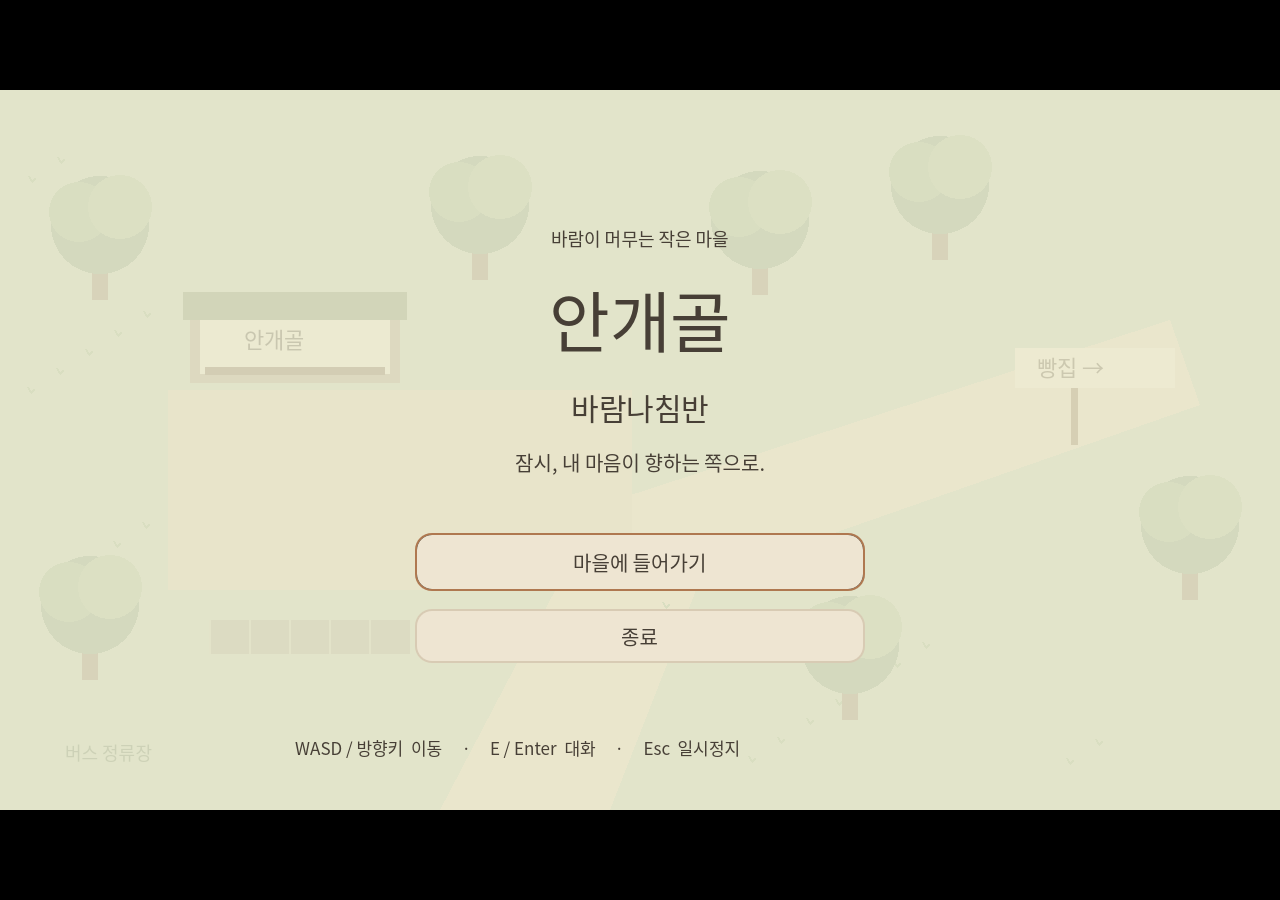
==== commit c1aa7a9c: "Revert "Replace Godot demo with the concept preview at the site root" Restore the Godot demo at the " ====
--- a/index.html
+++ b/index.html
@@ -1,113 +1,220 @@
-<!doctype html>
-<html lang="ko">
-<head>
-<meta charset="utf-8">
-<meta name="viewport" content="width=device-width, initial-scale=1">
-<title>안개골: 바람나침반 · 컨셉 프리뷰</title>
-<link rel="stylesheet" href="src/styles.css">
-<link rel="stylesheet" href="src/concept.css">
-</head>
-<body>
-<div id="frame">
-  <div id="stage" tabindex="-1">
-
-    <!-- ===== START GATE (browsers only allow audio after a click) ===== -->
-    <section id="gate" class="screen">
-      <div class="bg" style="background-image:url(assets/backgrounds/bg_village_day.png)"></div>
-      <div class="gate-wash"></div>
-      <button class="gate-btn" id="gateBtn">
-        <span class="gate-title">안개골 : 바람나침반</span>
-        <span class="gate-sub">화면을 눌러 시작하세요</span>
-        <span class="gate-note">♪ 음악이 함께 재생됩니다</span>
-      </button>
-    </section>
-
-    <!-- ===== TITLE ===== -->
-    <section id="title" class="screen hidden">
-      <div class="bg kenburns" style="background-image:url(assets/backgrounds/bg_village_day.png)"></div>
-      <div class="title-wash"></div>
-      <svg class="compass-mark" viewBox="0 0 120 120" aria-hidden="true">
-        <circle cx="60" cy="60" r="54" fill="none" stroke="currentColor" stroke-width="1.2" opacity=".55"/>
-        <circle cx="60" cy="60" r="46" fill="none" stroke="currentColor" stroke-width=".8" opacity=".35"/>
-        <g class="needle">
-          <path d="M60 18 L66 60 L60 66 L54 60 Z" fill="currentColor"/>
-          <path d="M60 102 L66 60 L60 54 L54 60 Z" fill="currentColor" opacity=".35"/>
-        </g>
-        <circle cx="60" cy="60" r="3" fill="currentColor"/>
-      </svg>
-      <div class="title-block">
-        <p class="eyebrow">Concept Preview</p>
-        <h1 class="logo">
-          <span class="logo-main">안개골</span>
-          <span class="logo-sub"><i></i>바람나침반<i></i></span>
-        </h1>
-        <nav class="title-menu" aria-label="타이틀 메뉴">
-          <button data-act="places">장소 둘러보기</button>
-          <button data-act="cast">인물 소개</button>
-          <button data-act="settings">설정</button>
-        </nav>
-      </div>
-      <footer class="title-foot">
-        <span>배경 9 · 인물 5 · 스토리 미포함 프리뷰</span>
-        <span class="keys"><kbd>↑</kbd><kbd>↓</kbd> 이동 &nbsp; <kbd>Enter</kbd> 선택</span>
-      </footer>
-    </section>
-
-    <!-- ===== PLACES ===== -->
-    <section id="places" class="screen hidden">
-      <div class="bg-layer"><div class="bg" id="bgA"></div><div class="bg" id="bgB"></div></div>
-      <div class="chars" id="chars"></div>
-      <div class="ui" id="placeUi">
-        <nav class="chrome" aria-label="메뉴">
-          <button data-act="hide" title="UI 숨기기 (H)">숨기기</button>
-          <button data-act="home" title="타이틀 (Esc)">타이틀</button>
-        </nav>
-        <button class="arrow arrow-l" data-act="prev" aria-label="이전 장소">‹</button>
-        <button class="arrow arrow-r" data-act="next" aria-label="다음 장소">›</button>
-        <div class="plate" id="plate">
-          <span class="plate-no" id="plateNo"></span>
-          <div class="plate-main">
-            <span class="plate-time" id="plateTime"></span>
-            <span class="plate-name" id="plateName"></span>
-          </div>
-          <div class="plate-cast" id="plateCast"></div>
-        </div>
-        <div class="dots" id="dots"></div>
-      </div>
-      <div class="hint hidden" id="hideHint">H 또는 클릭으로 UI 다시 보기</div>
-    </section>
-
-    <!-- ===== CAST ===== -->
-    <section id="cast" class="screen hidden">
-      <div class="bg cast-bg" id="castBg"></div>
-      <div class="cast-veil"></div>
-      <div class="cast-figure" id="castFigure"></div>
-      <div class="cast-card">
-        <span class="cast-en" id="castEn"></span>
-        <h2 class="cast-name" id="castName"></h2>
-        <span class="cast-role" id="castRole"></span>
-        <div class="cast-poses" id="castPoses"></div>
-      </div>
-      <nav class="cast-tabs" id="castTabs"></nav>
-      <nav class="chrome" aria-label="메뉴"><button data-act="home" title="타이틀 (Esc)">타이틀</button></nav>
-    </section>
-
-    <!-- ===== SETTINGS ===== -->
-    <section class="overlay hidden" id="setOverlay" aria-label="설정">
-      <div class="sheet narrow">
-        <header><h2>설정</h2><button class="x" data-close>닫기</button></header>
-        <div class="rows">
-          <label class="row"><span>배경음</span><input type="range" id="optBgm" min="0" max="100" step="5"><output id="optBgmOut"></output></label>
-          <div class="row"><span>화면</span><button class="pill" id="optFull">전체 화면 전환</button></div>
-        </div>
-      </div>
-    </section>
-
-    <button class="sound" id="soundBtn" aria-label="음악 켜기/끄기" title="음악 (M)"></button>
-    <div class="fader" id="fader"></div>
-  </div>
-</div>
-<audio id="bgm" src="assets/audio/bgm_title.mp3" loop preload="auto"></audio>
-<script type="module" src="src/concept.js"></script>
-</body>
+<!DOCTYPE html>
+<html lang="en">
+	<head>
+		<meta charset="utf-8">
+		<meta name="viewport" content="width=device-width, user-scalable=no, initial-scale=1.0">
+		<title>안개골: 바람나침반</title>
+		<style>
+html, body, #canvas {
+	margin: 0;
+	padding: 0;
+	border: 0;
+}
+
+body {
+	color: white;
+	background-color: black;
+	overflow: hidden;
+	touch-action: none;
+}
+
+#canvas {
+	display: block;
+}
+
+#canvas:focus {
+	outline: none;
+}
+
+#status, #status-splash, #status-progress {
+	position: absolute;
+	left: 0;
+	right: 0;
+}
+
+#status, #status-splash {
+	top: 0;
+	bottom: 0;
+}
+
+#status {
+	background-color: #242424;
+	display: flex;
+	flex-direction: column;
+	justify-content: center;
+	align-items: center;
+	visibility: hidden;
+}
+
+#status-splash {
+	max-height: 100%;
+	max-width: 100%;
+	margin: auto;
+}
+
+#status-splash.show-image--false {
+	display: none;
+}
+
+#status-splash.fullsize--true {
+	height: 100%;
+	width: 100%;
+	object-fit: contain;
+}
+
+#status-splash.use-filter--false {
+	image-rendering: pixelated;
+}
+
+#status-progress, #status-notice {
+	display: none;
+}
+
+#status-progress {
+	bottom: 10%;
+	width: 50%;
+	margin: 0 auto;
+}
+
+#status-notice {
+	background-color: #5b3943;
+	border-radius: 0.5rem;
+	border: 1px solid #9b3943;
+	color: #e0e0e0;
+	font-family: 'Noto Sans', 'Droid Sans', Arial, sans-serif;
+	line-height: 1.3;
+	margin: 0 2rem;
+	overflow: hidden;
+	padding: 1rem;
+	text-align: center;
+	z-index: 1;
+}
+		</style>
+		<link id="-gd-engine-icon" rel="icon" type="image/png" href="index.icon.png" />
+<link rel="apple-touch-icon" href="index.apple-touch-icon.png"/>
+
+	</head>
+	<body>
+		<canvas id="canvas">
+			Your browser does not support the canvas tag.
+		</canvas>
+
+		<noscript>
+			Your browser does not support JavaScript.
+		</noscript>
+
+		<div id="status">
+			<img id="status-splash" class="show-image--true fullsize--true use-filter--true" src="index.png" alt="">
+			<progress id="status-progress"></progress>
+			<div id="status-notice"></div>
+		</div>
+
+		<script src="index.js"></script>
+		<script>
+const GODOT_CONFIG = {"args":[],"canvasResizePolicy":2,"emscriptenPoolSize":8,"ensureCrossOriginIsolationHeaders":true,"executable":"index","experimentalVK":false,"fileSizes":{"index.pck":14472532,"index.wasm":37700666},"focusCanvas":true,"gdextensionLibs":[],"godotPoolSize":4};
+const GODOT_THREADS_ENABLED = false;
+const engine = new Engine(GODOT_CONFIG);
+
+(function () {
+	const statusOverlay = document.getElementById('status');
+	const statusProgress = document.getElementById('status-progress');
+	const statusNotice = document.getElementById('status-notice');
+
+	let initializing = true;
+	let statusMode = '';
+
+	function setStatusMode(mode) {
+		if (statusMode === mode || !initializing) {
+			return;
+		}
+		if (mode === 'hidden') {
+			statusOverlay.remove();
+			initializing = false;
+			return;
+		}
+		statusOverlay.style.visibility = 'visible';
+		statusProgress.style.display = mode === 'progress' ? 'block' : 'none';
+		statusNotice.style.display = mode === 'notice' ? 'block' : 'none';
+		statusMode = mode;
+	}
+
+	function setStatusNotice(text) {
+		while (statusNotice.lastChild) {
+			statusNotice.removeChild(statusNotice.lastChild);
+		}
+		const lines = text.split('\n');
+		lines.forEach((line) => {
+			statusNotice.appendChild(document.createTextNode(line));
+			statusNotice.appendChild(document.createElement('br'));
+		});
+	}
+
+	function displayFailureNotice(err) {
+		console.error(err);
+		if (err instanceof Error) {
+			setStatusNotice(err.message);
+		} else if (typeof err === 'string') {
+			setStatusNotice(err);
+		} else {
+			setStatusNotice('An unknown error occurred.');
+		}
+		setStatusMode('notice');
+		initializing = false;
+	}
+
+	const missing = Engine.getMissingFeatures({
+		threads: GODOT_THREADS_ENABLED,
+	});
+
+	if (missing.length !== 0) {
+		if (GODOT_CONFIG['serviceWorker'] && GODOT_CONFIG['ensureCrossOriginIsolationHeaders'] && 'serviceWorker' in navigator) {
+			let serviceWorkerRegistrationPromise;
+			try {
+				serviceWorkerRegistrationPromise = navigator.serviceWorker.getRegistration();
+			} catch (err) {
+				serviceWorkerRegistrationPromise = Promise.reject(new Error('Service worker registration failed.'));
+			}
+			// There's a chance that installing the service worker would fix the issue
+			Promise.race([
+				serviceWorkerRegistrationPromise.then((registration) => {
+					if (registration != null) {
+						return Promise.reject(new Error('Service worker already exists.'));
+					}
+					return registration;
+				}).then(() => engine.installServiceWorker()),
+				// For some reason, `getRegistration()` can stall
+				new Promise((resolve) => {
+					setTimeout(() => resolve(), 2000);
+				}),
+			]).then(() => {
+				// Reload if there was no error.
+				window.location.reload();
+			}).catch((err) => {
+				console.error('Error while registering service worker:', err);
+			});
+		} else {
+			// Display the message as usual
+			const missingMsg = 'Error\nThe following features required to run Godot projects on the Web are missing:\n';
+			displayFailureNotice(missingMsg + missing.join('\n'));
+		}
+	} else {
+		setStatusMode('progress');
+		engine.startGame({
+			'onProgress': function (current, total) {
+				if (current > 0 && total > 0) {
+					statusProgress.value = current;
+					statusProgress.max = total;
+				} else {
+					statusProgress.removeAttribute('value');
+					statusProgress.removeAttribute('max');
+				}
+			},
+		}).then(() => {
+			setStatusMode('hidden');
+		}, displayFailureNotice);
+	}
+}());
+		</script>
+	</body>
 </html>
+
